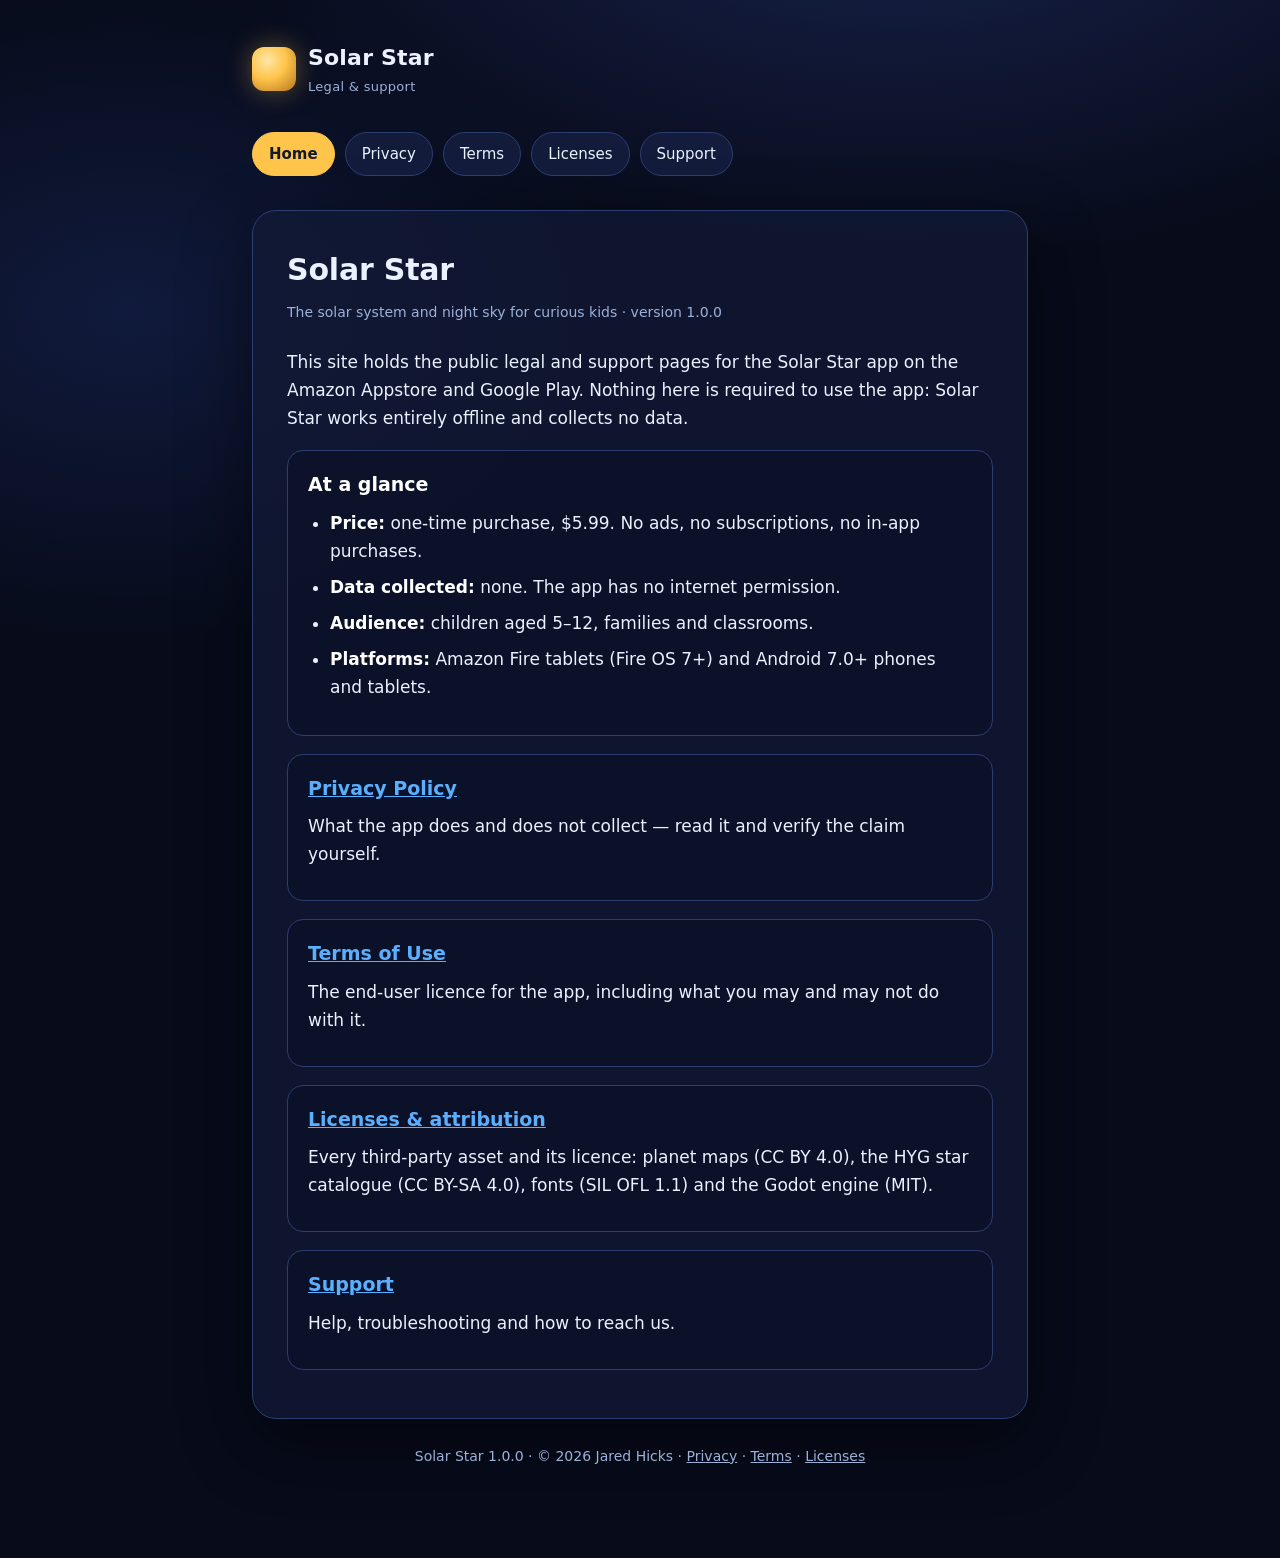
==== index.html @ 95f9711d "Solar Star legal: privacy policy, terms, licences and support" ====
<!doctype html>
<html lang="en">
<head>
<meta charset="utf-8">
<meta name="viewport" content="width=device-width, initial-scale=1">
<title>Solar Star — Legal &amp; support</title>
<meta name="description" content="Privacy policy, terms of use, licences and support for the Solar Star kids' astronomy app.">
<link rel="stylesheet" href="style.css">
</head>
<body>
<div class="wrap">
  <header class="brand">
    <div class="mark" aria-hidden="true"></div>
    <h1>Solar Star<span>Legal &amp; support</span></h1>
  </header>

  <nav class="pills">
    <a href="index.html" aria-current="page">Home</a>
    <a href="privacy.html">Privacy</a>
    <a href="terms.html">Terms</a>
    <a href="licenses.html">Licenses</a>
    <a href="support.html">Support</a>
  </nav>

  <main>
    <h2>Solar Star</h2>
    <p class="updated">The solar system and night sky for curious kids &middot; version 1.0.0</p>

    <p>This site holds the public legal and support pages for the Solar Star app on the Amazon
      Appstore and Google Play. Nothing here is required to use the app: Solar Star works entirely
      offline and collects no data.</p>

    <div class="card">
      <h3>At a glance</h3>
      <ul>
        <li><strong>Price:</strong> one-time purchase, $5.99. No ads, no subscriptions, no in-app
          purchases.</li>
        <li><strong>Data collected:</strong> none. The app has no internet permission.</li>
        <li><strong>Audience:</strong> children aged 5&ndash;12, families and classrooms.</li>
        <li><strong>Platforms:</strong> Amazon Fire tablets (Fire OS 7+) and Android 7.0+
          phones and tablets.</li>
      </ul>
    </div>

    <div class="card">
      <h3><a href="privacy.html">Privacy Policy</a></h3>
      <p>What the app does and does not collect &mdash; read it and verify the claim yourself.</p>
    </div>

    <div class="card">
      <h3><a href="terms.html">Terms of Use</a></h3>
      <p>The end-user licence for the app, including what you may and may not do with it.</p>
    </div>

    <div class="card">
      <h3><a href="licenses.html">Licenses &amp; attribution</a></h3>
      <p>Every third-party asset and its licence: planet maps (CC BY 4.0), the HYG star catalogue
      (CC BY-SA 4.0), fonts (SIL OFL 1.1) and the Godot engine (MIT).</p>
    </div>

    <div class="card">
      <h3><a href="support.html">Support</a></h3>
      <p>Help, troubleshooting and how to reach us.</p>
    </div>
  </main>

  <footer>
    Solar Star 1.0.0 &middot; &copy; 2026 Jared Hicks &middot;
    <a href="privacy.html">Privacy</a> &middot; <a href="terms.html">Terms</a> &middot;
    <a href="licenses.html">Licenses</a>
  </footer>
</div>
</body>
</html>
---- style.css ----
:root {
  --bg: #070b1a;
  --panel: #121a36;
  --edge: #2c3d70;
  --text: #eaf1ff;
  --dim: #9db0d8;
  --gold: #ffc44a;
  --blue: #5ab0ff;
}

* { box-sizing: border-box; }

html { scroll-behavior: smooth; }

body {
  margin: 0;
  background:
    radial-gradient(1200px 700px at 70% -10%, #1a2450 0%, transparent 60%),
    radial-gradient(900px 600px at 10% 20%, #101a3c 0%, transparent 55%),
    var(--bg);
  color: var(--text);
  font: 17px/1.65 "Segoe UI", system-ui, -apple-system, Roboto, Helvetica, Arial, sans-serif;
  min-height: 100vh;
}

.wrap {
  max-width: 820px;
  margin: 0 auto;
  padding: 40px 22px 90px;
}

header.brand {
  display: flex;
  align-items: center;
  gap: 12px;
  margin-bottom: 34px;
}

.mark {
  width: 44px;
  height: 44px;
  border-radius: 12px;
  background: radial-gradient(circle at 35% 30%, #ffe6a8, #ffc44a 45%, #b5761f 100%);
  box-shadow: 0 0 26px rgba(255, 196, 74, 0.35);
  flex: 0 0 auto;
}

.brand h1 {
  font-size: 22px;
  margin: 0;
  letter-spacing: 0.2px;
}

.brand span {
  display: block;
  font-size: 13px;
  color: var(--dim);
  font-weight: 400;
  letter-spacing: 0.3px;
}

nav.pills {
  display: flex;
  flex-wrap: wrap;
  gap: 10px;
  margin: 0 0 34px;
}

nav.pills a {
  display: inline-block;
  padding: 9px 16px;
  border-radius: 999px;
  border: 1px solid var(--edge);
  background: rgba(24, 34, 71, 0.7);
  color: var(--text);
  text-decoration: none;
  font-size: 15px;
}

nav.pills a:hover { border-color: var(--blue); }
nav.pills a[aria-current="page"] {
  background: var(--gold);
  border-color: var(--gold);
  color: #141a2e;
  font-weight: 600;
}

main {
  background: rgba(18, 26, 54, 0.72);
  border: 1px solid var(--edge);
  border-radius: 24px;
  padding: 34px 34px 30px;
  box-shadow: 0 24px 70px rgba(0, 0, 0, 0.45);
}

h2 {
  font-size: 30px;
  margin: 0 0 6px;
  letter-spacing: -0.2px;
}

h3 {
  font-size: 19px;
  margin: 30px 0 8px;
  color: #fff;
}

.updated {
  color: var(--dim);
  font-size: 14px;
  margin: 0 0 24px;
}

p { margin: 0 0 14px; }

ul { margin: 0 0 16px; padding-left: 22px; }
li { margin: 0 0 8px; }

a { color: var(--blue); }

strong { color: #fff; }

.card {
  border: 1px solid var(--edge);
  background: rgba(10, 16, 38, 0.65);
  border-radius: 16px;
  padding: 18px 20px;
  margin: 18px 0;
}

.card h3 { margin-top: 0; }

.tag {
  display: inline-block;
  padding: 3px 10px;
  border-radius: 999px;
  background: rgba(90, 176, 255, 0.14);
  border: 1px solid rgba(90, 176, 255, 0.4);
  color: #cfe5ff;
  font-size: 12.5px;
  letter-spacing: 0.4px;
  text-transform: uppercase;
  margin-bottom: 12px;
}

footer {
  margin-top: 26px;
  color: var(--dim);
  font-size: 14px;
  text-align: center;
}

footer a { color: var(--dim); }

code {
  background: rgba(0, 0, 0, 0.35);
  border: 1px solid var(--edge);
  padding: 1px 6px;
  border-radius: 6px;
  font-size: 14px;
}

table {
  width: 100%;
  border-collapse: collapse;
  margin: 14px 0 20px;
  font-size: 15px;
}
th, td {
  text-align: left;
  padding: 10px 12px;
  border-bottom: 1px solid rgba(44, 61, 112, 0.7);
  vertical-align: top;
}
th { color: var(--dim); font-weight: 600; }

@media (max-width: 560px) {
  main { padding: 24px 18px; }
  h2 { font-size: 25px; }
}
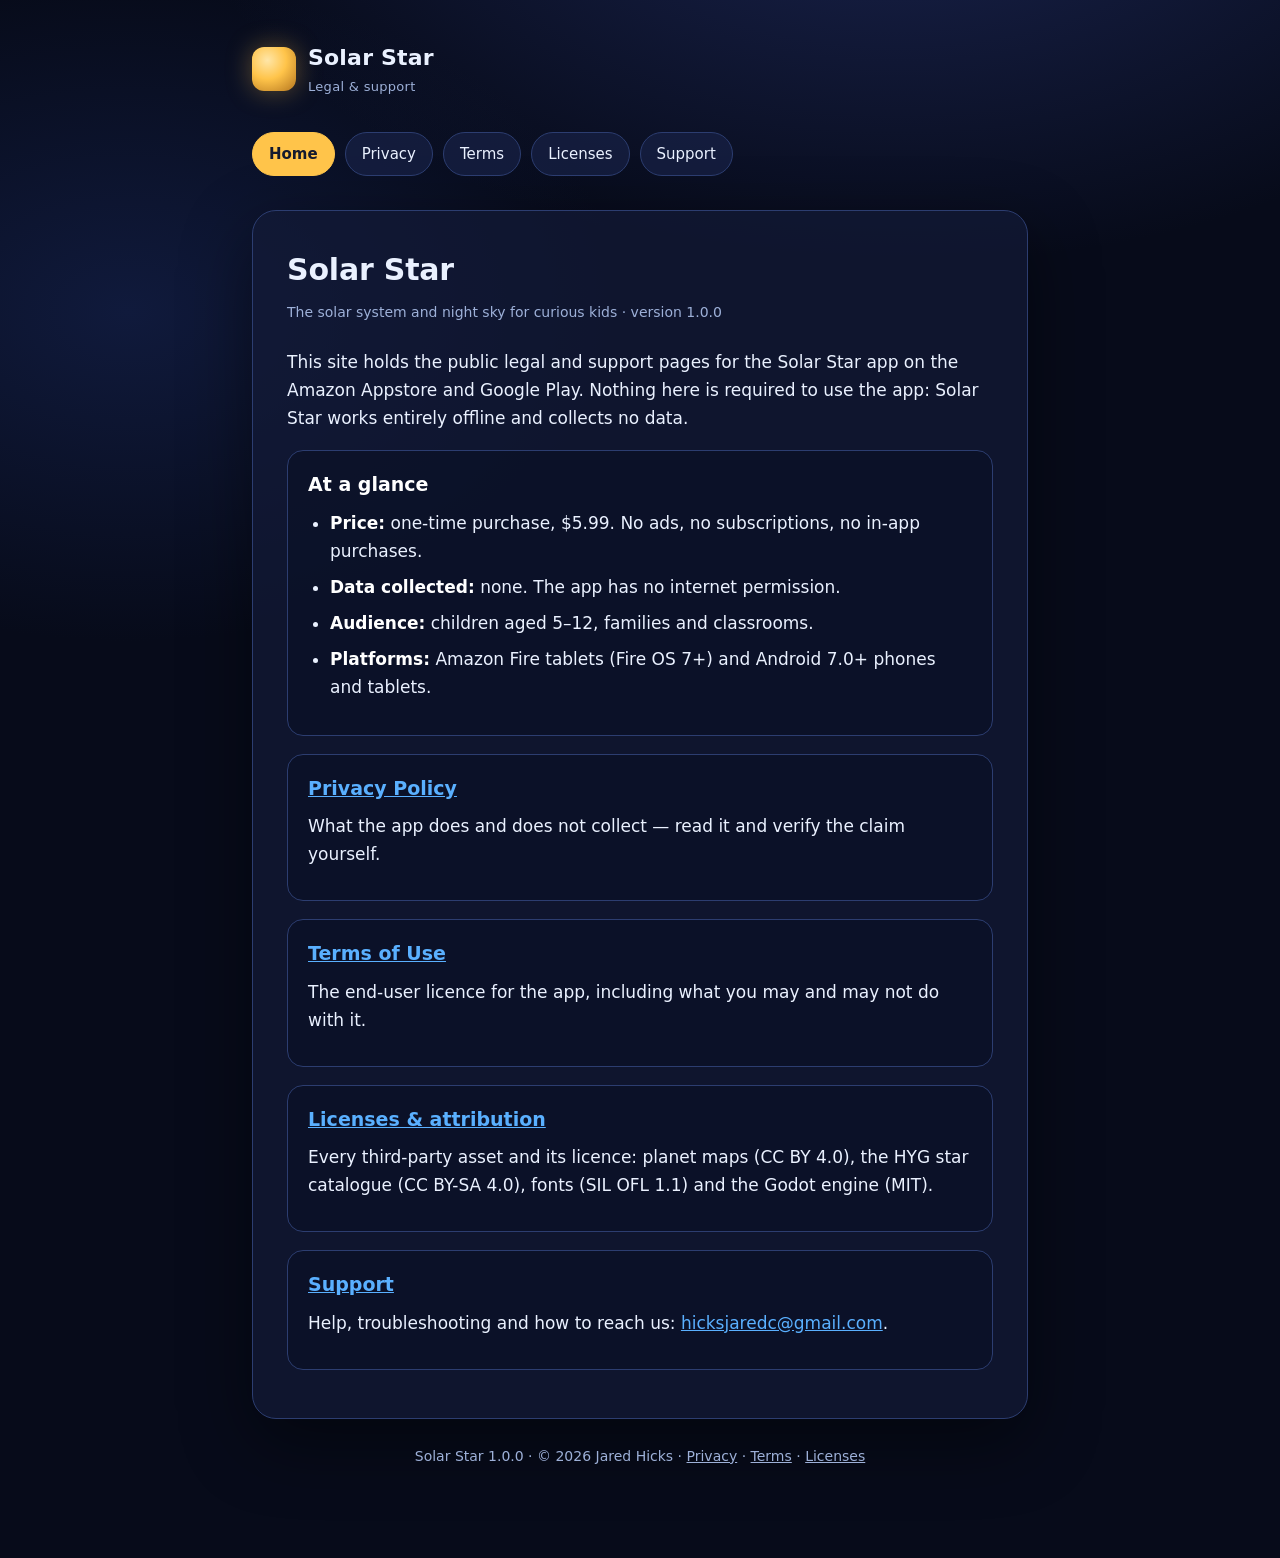
==== commit b94ecd25: "Add published support email to privacy, terms and support pages" ====
--- a/index.html
+++ b/index.html
@@ -60,7 +60,7 @@
 
     <div class="card">
       <h3><a href="support.html">Support</a></h3>
-      <p>Help, troubleshooting and how to reach us.</p>
+      <p>Help, troubleshooting and how to reach us: <a href="mailto:hicksjaredc@gmail.com">hicksjaredc@gmail.com</a>.</p>
     </div>
   </main>
 
